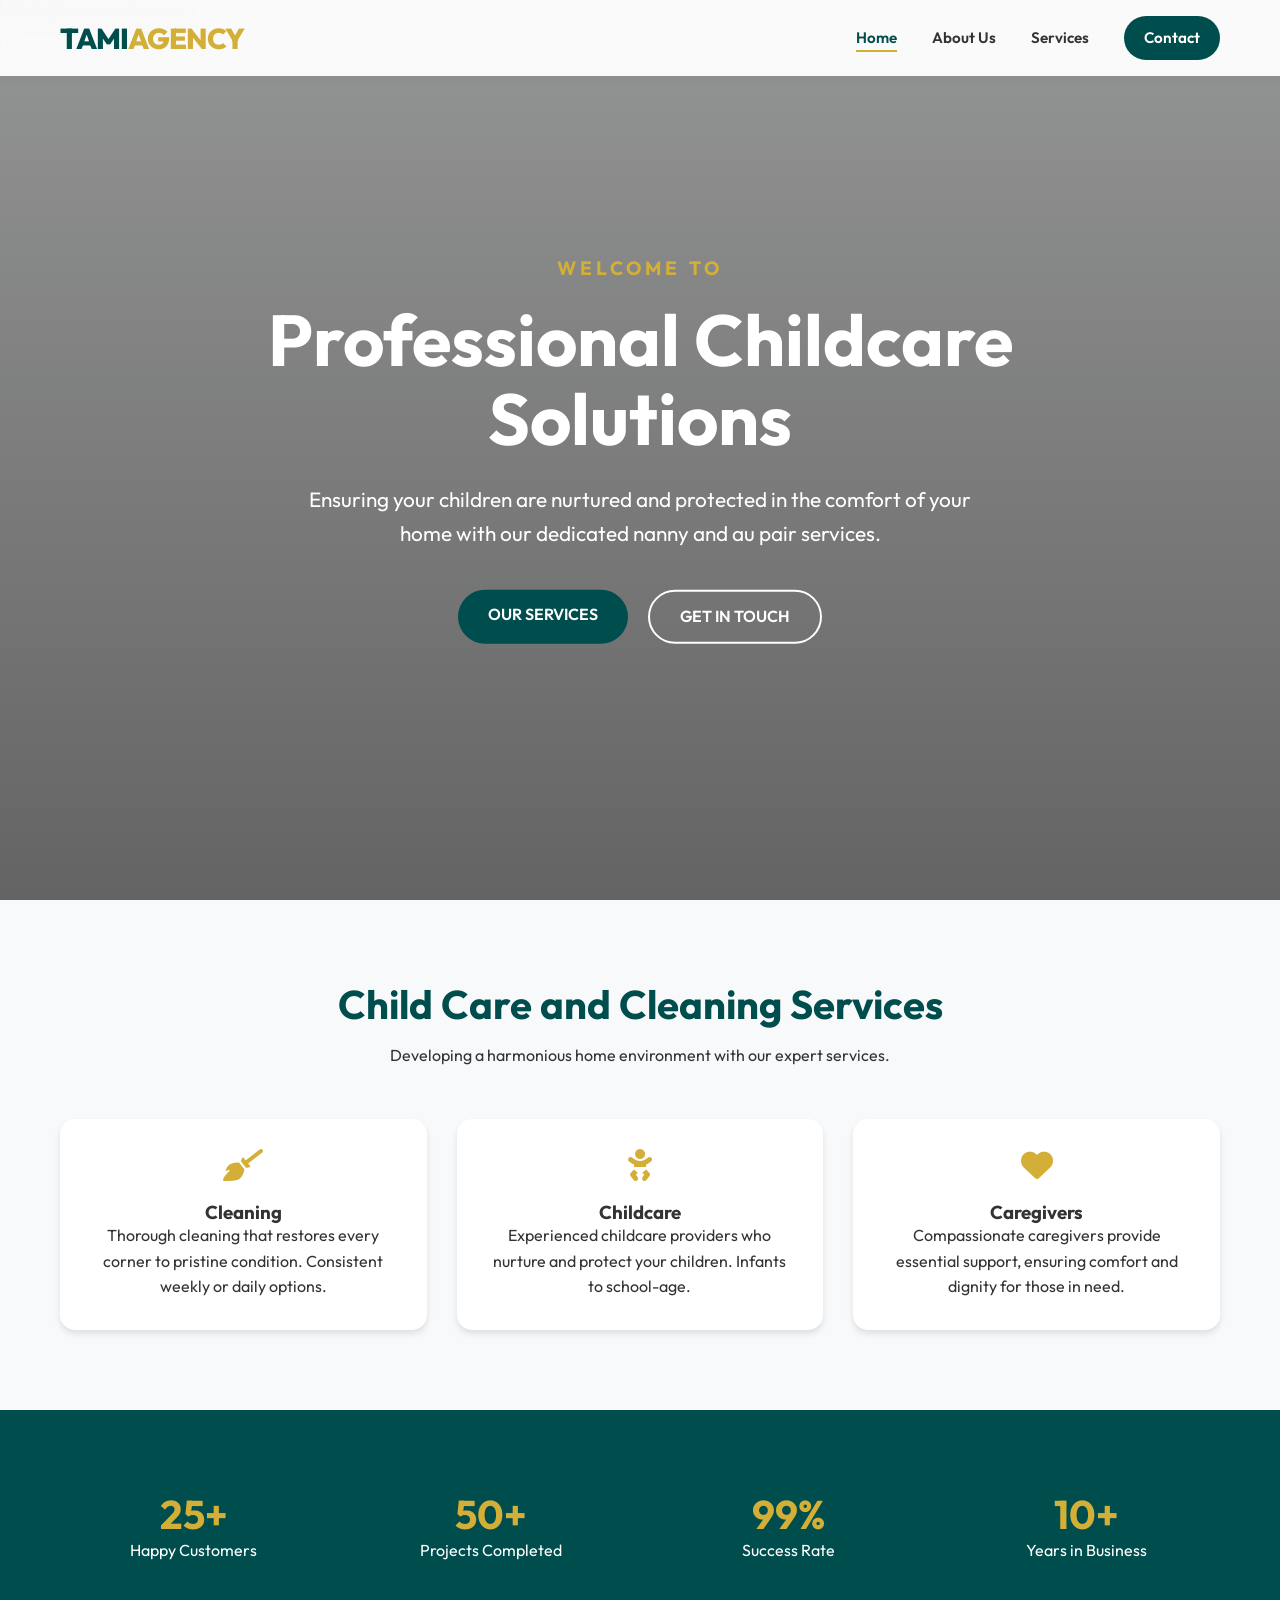
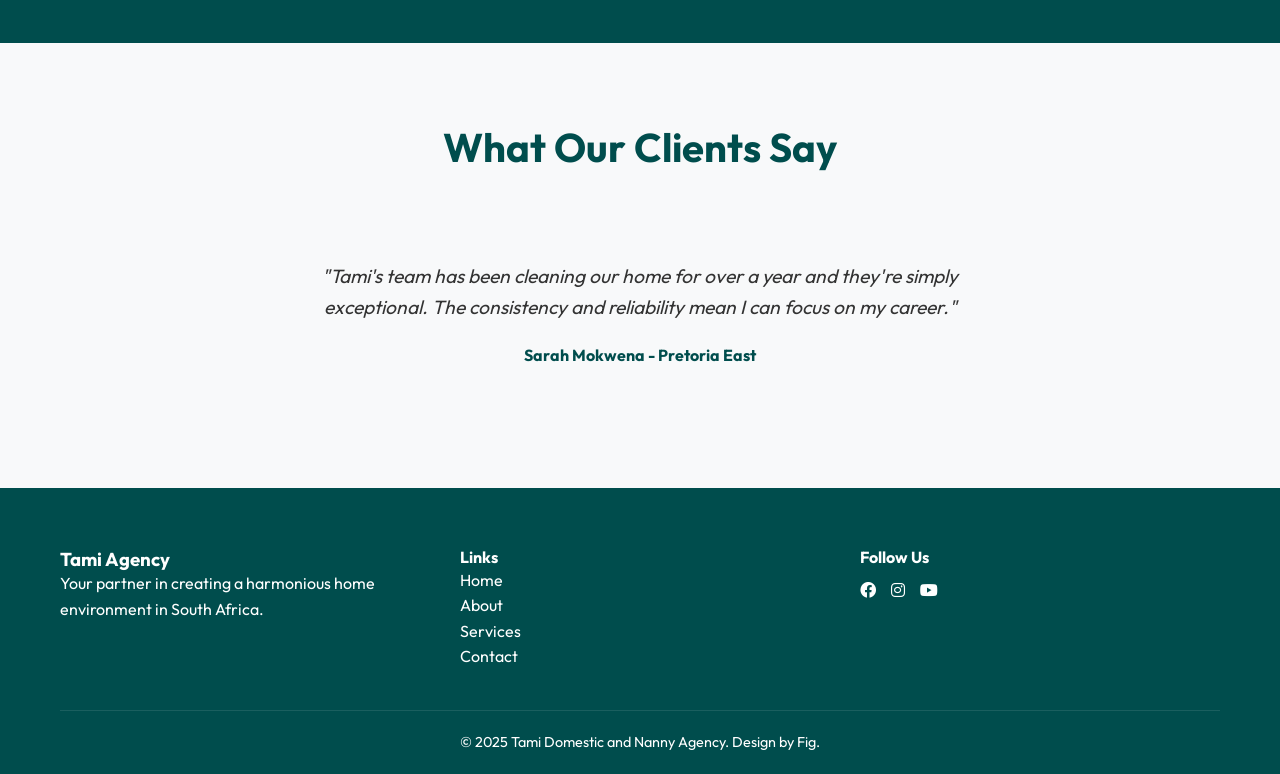
==== index.html @ 2e233cf8 "new files" ====
<!DOCTYPE html>
<html lang="en">

<head>
    <meta charset="UTF-8">
    <meta name="viewport" content="width=device-width, initial-scale=1.0">
    <title>Tami Domestic and Nanny Agency | Reliable Home & Childcare</title>
    <meta name="description"
        content="Tami Domestic and Nanny Agency brings peace of mind to South Africa families with professional house cleaning and reliable childcare solutions.">
    <link rel="stylesheet" href="css/style.css">
    <link rel="stylesheet" href="https://cdnjs.cloudflare.com/ajax/libs/font-awesome/6.0.0/css/all.min.css">
</head>

<body>
    <!-- Preloader -->
    <div id="preloader">
        <div class="loader"></div>
    </div>

    <!-- Header -->
    <header id="header">
        <div class="container nav">
            <a href="index.html" class="logo">TAMI<span>AGENCY</span></a>
            <ul class="nav-links">
                <li><a href="index.html" class="active-link">Home</a></li>
                <li><a href="about.html">About Us</a></li>
                <li><a href="services.html">Services</a></li>
                <li><a href="contact.html" class="btn btn-primary" style="padding: 10px 20px; color: white;">Contact</a>
                </li>
            </ul>
            <div class="mobile-menu-btn" id="mobileMenuBtn"><i class="fas fa-bars"></i></div>
        </div>
    </header>

    <!-- Hero Section Carousel -->
    <section class="hero-slider">
        <div class="hero-slide active">
            <img src="img/hero-1.png" alt="Reliable Nanny Services">
            <div class="hero-content">
                <h3>WELCOME TO</h3>
                <h1>Professional Childcare Solutions</h1>
                <p>Ensuring your children are nurtured and protected in the comfort of your home with our dedicated
                    nanny and au pair services.</p>
                <div class="hero-btns">
                    <a href="services.html" class="btn btn-primary">OUR SERVICES</a>
                    <a href="contact.html" class="btn btn-outline" style="color: white; border-color: white;">GET IN
                        TOUCH</a>
                </div>
            </div>
        </div>
        <div class="hero-slide">
            <img src="img/hero-2.png" alt="Expert Cleaning Services">
            <div class="hero-content">
                <h3>PREMIUM SERVICES</h3>
                <h1>Expert House Cleaning</h1>
                <p>Transforming your house into a spotless sanctuary with our thorough and reliable domestic cleaning
                    professionals.</p>
                <div class="hero-btns">
                    <a href="services.html" class="btn btn-primary">EXPLORE MORE</a>
                    <a href="contact.html" class="btn btn-outline" style="color: white; border-color: white;">BOOK
                        NOW</a>
                </div>
            </div>
        </div>
        <div class="hero-slide">
            <img src="img/hero-3.png" alt="Gardening Services">
            <div class="hero-content">
                <h3>BEAUTIFUL EXTERIORS</h3>
                <h1>Gardening & Landscaping</h1>
                <p>Expert care for your outdoor spaces, ensuring your garden remains vibrant and beautiful all year
                    round.</p>
                <div class="hero-btns">
                    <a href="services.html" class="btn btn-primary">VIEW OFFERS</a>
                    <a href="contact.html" class="btn btn-outline" style="color: white; border-color: white;">GET A
                        QUOTE</a>
                </div>
            </div>
        </div>
    </section>

    <!-- Services Overview -->
    <section id="services-intro" class="animate-on-scroll">
        <div class="container text-center" style="text-align: center;">
            <div class="section-title">
                <h2>Child Care and Cleaning Services</h2>
                <p>Developing a harmonious home environment with our expert services.</p>
            </div>
            <div style="display: grid; grid-template-columns: repeat(auto-fit, minmax(300px, 1fr)); gap: 30px;">
                <div class="service-card animate-on-scroll"
                    style="background: white; padding: 30px; border-radius: 15px; box-shadow: var(--shadow);">
                    <i class="fas fa-broom"
                        style="font-size: 2rem; color: var(--secondary-color); margin-bottom: 20px;"></i>
                    <h3>Cleaning</h3>
                    <p>Thorough cleaning that restores every corner to pristine condition. Consistent weekly or daily
                        options.</p>
                </div>
                <div class="service-card animate-on-scroll"
                    style="background: white; padding: 30px; border-radius: 15px; box-shadow: var(--shadow);">
                    <i class="fas fa-baby"
                        style="font-size: 2rem; color: var(--secondary-color); margin-bottom: 20px;"></i>
                    <h3>Childcare</h3>
                    <p>Experienced childcare providers who nurture and protect your children. Infants to school-age.</p>
                </div>
                <div class="service-card animate-on-scroll"
                    style="background: white; padding: 30px; border-radius: 15px; box-shadow: var(--shadow);">
                    <i class="fas fa-heart"
                        style="font-size: 2rem; color: var(--secondary-color); margin-bottom: 20px;"></i>
                    <h3>Caregivers</h3>
                    <p>Compassionate caregivers provide essential support, ensuring comfort and dignity for those in
                        need.</p>
                </div>
            </div>
        </div>
    </section>

    <!-- Statistics -->
    <section style="background: var(--primary-color); color: white;" class="animate-on-scroll">
        <div class="container stats-grid">
            <div class="stat-item">
                <h3>25+</h3>
                <p>Happy Customers</p>
            </div>
            <div class="stat-item">
                <h3>50+</h3>
                <p>Projects Completed</p>
            </div>
            <div class="stat-item">
                <h3>99%</h3>
                <p>Success Rate</p>
            </div>
            <div class="stat-item">
                <h3>10+</h3>
                <p>Years in Business</p>
            </div>
        </div>
    </section>

    <!-- Testimonials -->
    <section class="testimonials animate-on-scroll">
        <div class="container">
            <div class="section-title">
                <h2>What Our Clients Say</h2>
            </div>
            <div class="carousel-container">
                <div class="carousel-slide active">
                    <p class="testimonial-text">"Tami's team has been cleaning our home for over a year and they're
                        simply exceptional. The consistency and reliability mean I can focus on my career."</p>
                    <p class="testimonial-author">Sarah Mokwena - Pretoria East</p>
                </div>
                <div class="carousel-slide">
                    <p class="testimonial-text">"After trying several cleaning services, I finally found Tami. The
                        difference is night and day – they pay attention to details others miss."</p>
                    <p class="testimonial-author">David van - Waterkloof</p>
                </div>
                <div class="carousel-slide">
                    <p class="testimonial-text">"As a single parent, finding trustworthy help was crucial. Tami's nanny
                        Agency has been a lifesaver. Professional and punctual."</p>
                    <p class="testimonial-author">Lerato Mthembu - Centurion</p>
                </div>
            </div>
        </div>
    </section>

    <!-- Footer -->
    <footer>
        <div class="container">
            <div class="footer-grid">
                <div>
                    <h3>Tami Agency</h3>
                    <p>Your partner in creating a harmonious home environment in South Africa.</p>
                </div>
                <div>
                    <h4>Links</h4>
                    <ul>
                        <li><a href="index.html">Home</a></li>
                        <li><a href="about.html">About</a></li>
                        <li><a href="services.html">Services</a></li>
                        <li><a href="contact.html">Contact</a></li>
                    </ul>
                </div>
                <div>
                    <h4>Follow Us</h4>
                    <div style="display: flex; gap: 15px; margin-top: 10px;">
                        <a href="#"><i class="fab fa-facebook"></i></a>
                        <a href="#"><i class="fab fa-instagram"></i></a>
                        <a href="#"><i class="fab fa-youtube"></i></a>
                    </div>
                </div>
            </div>
            <div class="footer-bottom">
                <p>&copy; 2025 Tami Domestic and Nanny Agency. Design by Fig.</p>
            </div>
        </div>
    </footer>

    <script src="js/main.js"></script>
</body>

</html>
---- css/style.css ----
@import url('https://fonts.googleapis.com/css2?family=Outfit:wght@300;400;600;700&display=swap');

:root {
    --primary-color: #004d4d;
    --secondary-color: #d4af37;
    --accent-color: #2ecc71;
    --text-color: #333333;
    --text-muted: #666666;
    --bg-light: #f8f9fa;
    --white: #ffffff;
    --transition: all 0.3s cubic-bezier(0.4, 0, 0.2, 1);
    --shadow: 0 4px 6px rgba(0, 0, 0, 0.1);
    --shadow-lg: 0 10px 20px rgba(0, 0, 0, 0.15);
}

* {
    margin: 0;
    padding: 0;
    box-sizing: border-box;
}

body {
    font-family: 'Outfit', sans-serif;
    line-height: 1.6;
    color: var(--text-color);
    background-color: var(--bg-light);
    overflow-x: hidden;
}

a {
    text-decoration: none;
    color: inherit;
    transition: var(--transition);
}

ul {
    list-style: none;
}

img {
    max-width: 100%;
    display: block;
}

h1, h2, h3, h4 {
    line-height: 1.2;
    font-weight: 700;
}

.container {
    max-width: 1200px;
    margin: 0 auto;
    padding: 0 20px;
}

/* Preloader */
#preloader {
    position: fixed;
    top: 0;
    left: 0;
    width: 100%;
    height: 100%;
    background: var(--white);
    display: flex;
    justify-content: center;
    align-items: center;
    z-index: 9999;
    transition: var(--transition);
}

.loader {
    width: 50px;
    height: 50px;
    border: 5px solid var(--bg-light);
    border-top: 5px solid var(--primary-color);
    border-radius: 50%;
    animation: spin 1s linear infinite;
}

@keyframes spin {
    0% { transform: rotate(0deg); }
    100% { transform: rotate(360deg); }
}

/* Navigation */
header {
    background: rgba(255, 255, 255, 0.95);
    backdrop-filter: blur(10px);
    padding: 15px 0;
    position: fixed;
    width: 100%;
    top: 0;
    z-index: 1000;
    box-shadow: 0 2px 10px rgba(0, 0, 0, 0.05);
    transition: var(--transition);
}

header.scrolled {
    padding: 10px 0;
    background: var(--white);
    box-shadow: var(--shadow);
}

.nav {
    display: flex;
    justify-content: space-between;
    align-items: center;
    width: 100%;
    flex-wrap: nowrap;
}

.logo {
    display: flex;
    align-items: center;
    font-size: 1.8rem;
    font-weight: 800;
    color: var(--primary-color);
    letter-spacing: -1px;
    flex-shrink: 0;
}

.logo span {
    color: var(--secondary-color);
}

.nav-links {
    display: flex;
    gap: 35px;
    align-items: center;
}

.nav-links a {
    font-weight: 600;
    font-size: 0.95rem;
    color: var(--text-color);
    position: relative;
}

.nav-links a::after {
    content: '';
    position: absolute;
    bottom: -5px;
    left: 0;
    width: 0;
    height: 2px;
    background: var(--secondary-color);
    transition: var(--transition);
}

.nav-links a.btn::after {
    display: none;
}

.nav-links a:hover {
    color: var(--primary-color);
}

.nav-links a:hover::after {
    width: 100%;
}

.nav-links a.active-link {
    color: var(--primary-color);
}

/* Ensure indicators don't overlap for buttons */
.nav-links a.active-link:not(.btn)::after {
    width: 100%;
}

.mobile-menu-btn {
    display: none;
    font-size: 1.5rem;
    cursor: pointer;
    color: var(--primary-color);
    z-index: 1001;
}

/* Buttons */
.btn {
    display: inline-block;
    padding: 12px 30px;
    border-radius: 50px;
    font-weight: 600;
    cursor: pointer;
    transition: var(--transition);
    border: none;
}

.btn-primary {
    background: var(--primary-color);
    color: var(--white);
}

.btn-primary:hover {
    background: #003333;
    transform: translateY(-3px);
    box-shadow: var(--shadow-lg);
}

.btn-outline {
    border: 2px solid var(--primary-color);
    color: var(--primary-color);
    background: transparent;
}

.btn-outline:hover {
    background: var(--primary-color);
    color: var(--white);
}

/* Hero Section */
.hero-slider {
    position: relative;
    height: 100vh;
    width: 100%;
    overflow: hidden;
}

.hero-slide {
    position: absolute;
    top: 0;
    left: 0;
    width: 100%;
    height: 100%;
    opacity: 0;
    visibility: hidden;
    transition: opacity 1.5s ease-in-out;
}

.hero-slide.active {
    opacity: 1;
    visibility: visible;
}

.hero-slide::before {
    content: '';
    position: absolute;
    top: 0;
    left: 0;
    width: 100%;
    height: 100%;
    background: linear-gradient(rgba(0, 0, 0, 0.4), rgba(0, 0, 0, 0.6));
    z-index: 1;
}

.hero-slide img {
    width: 100%;
    height: 100%;
    object-fit: cover;
    transform: scale(1.1);
    transition: transform 10s linear;
}

.hero-slide.active img {
    transform: scale(1);
}

.hero-content {
    position: absolute;
    top: 50%;
    left: 50%;
    transform: translate(-50%, -50%);
    width: 100%;
    max-width: 1000px;
    z-index: 2;
    text-align: center;
    color: var(--white);
    padding: 0 20px;
}

.hero-content h3 {
    font-size: 1.2rem;
    letter-spacing: 4px;
    text-transform: uppercase;
    margin-bottom: 20px;
    color: var(--secondary-color);
    opacity: 0;
    transform: translateY(20px);
    transition: all 0.8s 0.3s forwards;
}

.hero-content h1 {
    font-size: 4.5rem;
    margin-bottom: 25px;
    line-height: 1.1;
    opacity: 0;
    transform: translateY(30px);
    transition: all 0.8s 0.6s forwards;
}

.hero-content p {
    font-size: 1.3rem;
    margin-bottom: 40px;
    max-width: 700px;
    margin-left: auto;
    margin-right: auto;
    opacity: 0;
    transform: translateY(30px);
    transition: all 0.8s 0.9s forwards;
}

.hero-slide.active .hero-content h3,
.hero-slide.active .hero-content h1,
.hero-slide.active .hero-content p,
.hero-slide.active .hero-btns {
    opacity: 1;
    transform: translateY(0);
}

.hero-btns {
    display: flex;
    justify-content: center;
    gap: 20px;
    opacity: 0;
    transform: translateY(30px);
    transition: all 0.8s 1.1s forwards;
}

/* Sections */
section {
    padding: 80px 0;
}

.section-title {
    text-align: center;
    margin-bottom: 50px;
}

.section-title h2 {
    font-size: 2.5rem;
    color: var(--primary-color);
    margin-bottom: 15px;
}

/* Stats */
.stats-grid {
    display: grid;
    grid-template-columns: repeat(auto-fit, minmax(200px, 1fr));
    gap: 30px;
    text-align: center;
}

.stat-item h3 {
    font-size: 2.5rem;
    color: var(--secondary-color);
}

/* Testimonials Carousel */
.testimonials {
    background: var(--bg-light);
    overflow: hidden;
}

.carousel-container {
    position: relative;
    max-width: 800px;
    margin: 0 auto;
}

.carousel-slide {
    display: none;
    text-align: center;
    padding: 40px;
    animation: fadeIn 0.5s ease-in-out;
}

.carousel-slide.active {
    display: block;
}

@keyframes fadeIn {
    from { opacity: 0; }
    to { opacity: 1; }
}

.testimonial-text {
    font-style: italic;
    font-size: 1.2rem;
    margin-bottom: 20px;
}

.testimonial-author {
    font-weight: 700;
    color: var(--primary-color);
}

/* Footer */
footer {
    background: var(--primary-color);
    color: var(--white);
    padding: 60px 0 20px;
}

.footer-grid {
    display: grid;
    grid-template-columns: repeat(auto-fit, minmax(250px, 1fr));
    gap: 40px;
    margin-bottom: 40px;
}

.footer-bottom {
    text-align: center;
    padding-top: 20px;
    border-top: 1px solid rgba(255, 255, 255, 0.1);
    font-size: 0.9rem;
}

/* Responsive */
@media (max-width: 768px) {
    .logo {
        font-size: 1.5rem;
    }

    .nav-links {
        display: flex;
        flex-direction: column;
        justify-content: center;
        position: fixed;
        top: 0;
        right: -100%;
        width: 80%;
        height: 100vh;
        background: var(--white);
        padding: 50px 20px;
        box-shadow: -10px 0 30px rgba(0, 0, 0, 0.1);
        transition: right 0.4s ease-in-out;
        z-index: 1000;
    }
    
    .nav-links.active {
        right: 0;
    }
    
    .mobile-menu-btn {
        display: block;
        padding: 10px;
    }
    
    .hero-content h1 {
        font-size: 2.2rem;
    }
    
    .hero-content p {
        font-size: 1rem;
    }
    
    .hero-btns {
        flex-direction: column;
        align-items: stretch;
        padding: 0 10%;
        gap: 15px;
    }
}

/* Scroll Animations */
.animate-on-scroll {
    opacity: 0;
    transform: translateY(30px);
    transition: opacity 0.8s ease-out, transform 0.8s ease-out;
}

.animate-fadeIn {
    opacity: 1;
    transform: translateY(0);
}

.service-card {
    transition: var(--transition);
}

.service-card:hover {
    transform: translateY(-10px);
    box-shadow: var(--shadow-lg);
}
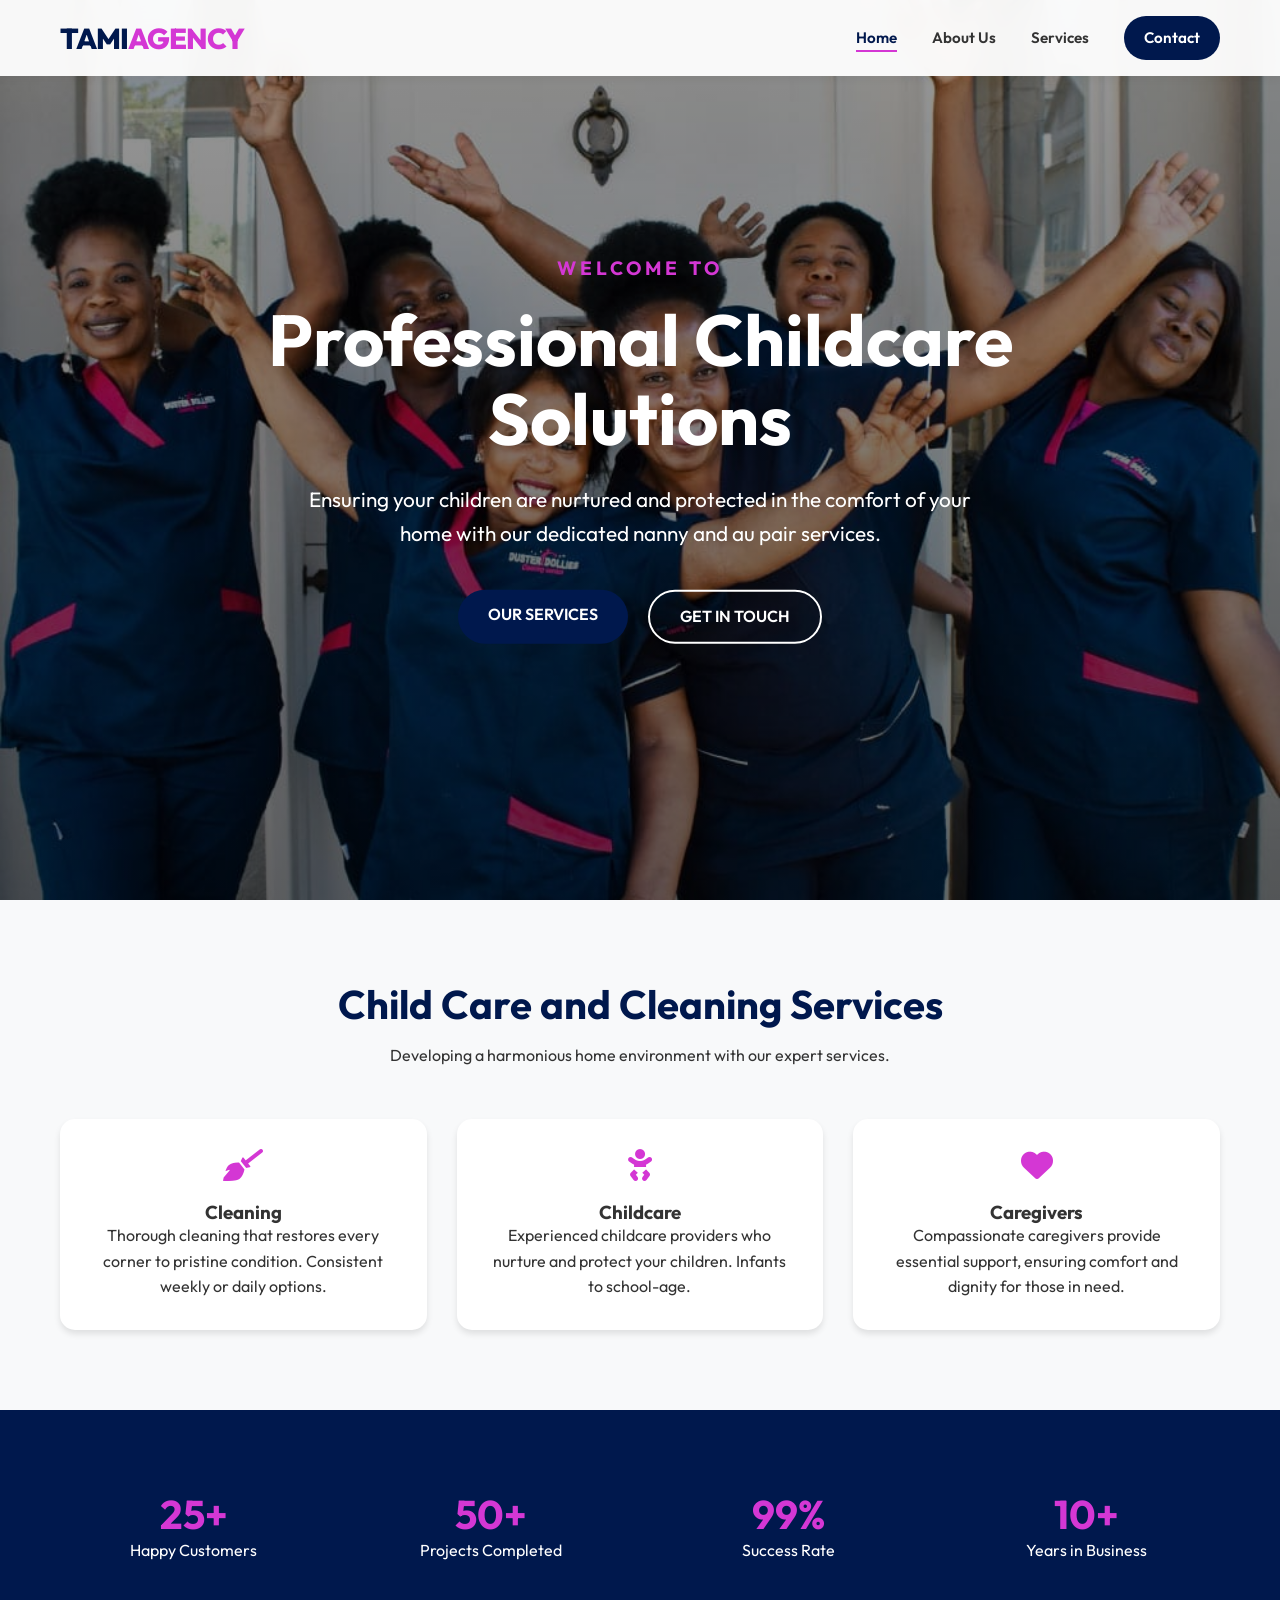
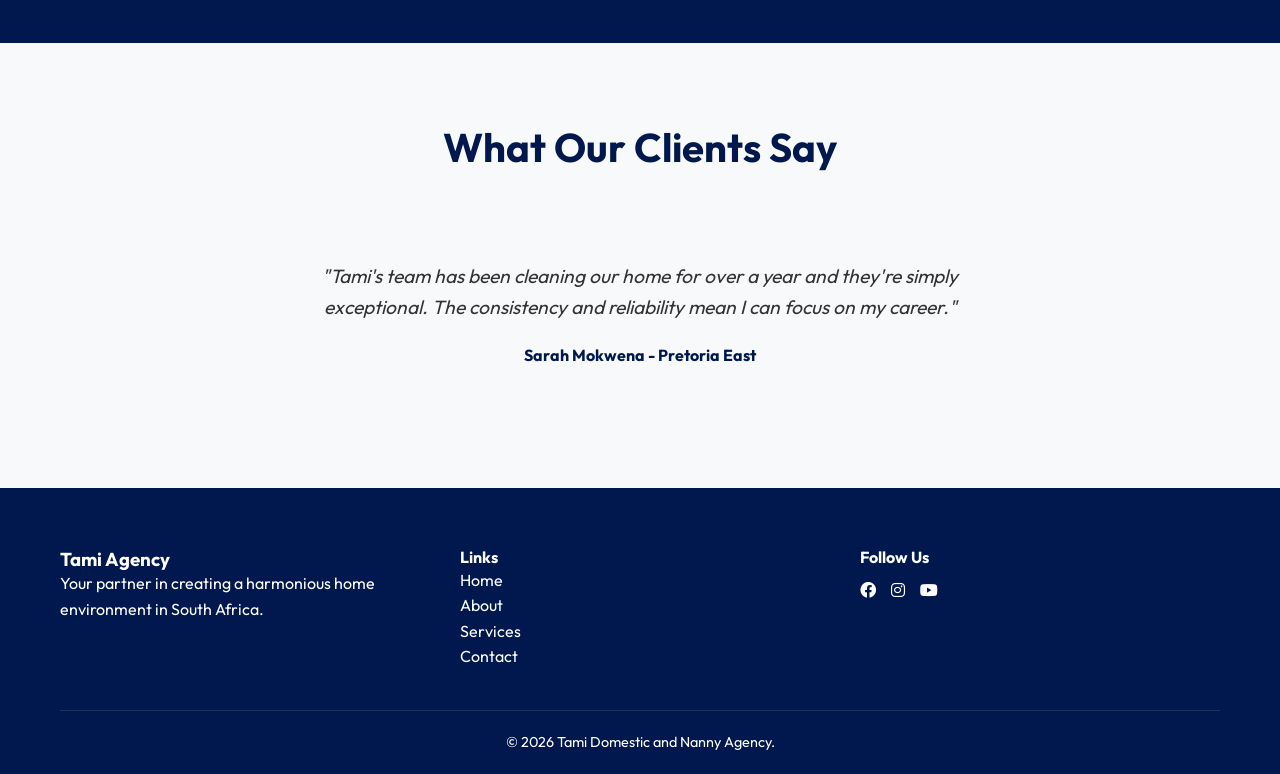
==== commit fa8c1f99: "feat: Create initial website structure including core pages, styling, and assets for Tami Domestic a" ====
--- a/index.html
+++ b/index.html
@@ -35,7 +35,7 @@
     <!-- Hero Section Carousel -->
     <section class="hero-slider">
         <div class="hero-slide active">
-            <img src="img/hero-1.png" alt="Reliable Nanny Services">
+            <img src="img/hero-1.jpeg" alt="Reliable Nanny Services">
             <div class="hero-content">
                 <h3>WELCOME TO</h3>
                 <h1>Professional Childcare Solutions</h1>
@@ -49,7 +49,7 @@
             </div>
         </div>
         <div class="hero-slide">
-            <img src="img/hero-2.png" alt="Expert Cleaning Services">
+            <img src="img/hero-2.jpeg" alt="Expert Cleaning Services">
             <div class="hero-content">
                 <h3>PREMIUM SERVICES</h3>
                 <h1>Expert House Cleaning</h1>
@@ -63,7 +63,7 @@
             </div>
         </div>
         <div class="hero-slide">
-            <img src="img/hero-3.png" alt="Gardening Services">
+            <img src="img/img1.jpeg" alt="Gardening Services">
             <div class="hero-content">
                 <h3>BEAUTIFUL EXTERIORS</h3>
                 <h1>Gardening & Landscaping</h1>
@@ -188,7 +188,7 @@
                 </div>
             </div>
             <div class="footer-bottom">
-                <p>&copy; 2025 Tami Domestic and Nanny Agency. Design by Fig.</p>
+                <p>&copy; 2026 Tami Domestic and Nanny Agency.</p>
             </div>
         </div>
     </footer>
--- a/css/style.css
+++ b/css/style.css
@@ -1,9 +1,9 @@
 @import url('https://fonts.googleapis.com/css2?family=Outfit:wght@300;400;600;700&display=swap');
 
 :root {
-    --primary-color: #004d4d;
-    --secondary-color: #d4af37;
-    --accent-color: #2ecc71;
+    --primary-color: #00184d;
+    --secondary-color: #d437d4;
+    --accent-color: #8f2ecc;
     --text-color: #333333;
     --text-muted: #666666;
     --bg-light: #f8f9fa;
@@ -42,7 +42,10 @@
     display: block;
 }
 
-h1, h2, h3, h4 {
+h1,
+h2,
+h3,
+h4 {
     line-height: 1.2;
     font-weight: 700;
 }
@@ -78,8 +81,13 @@
 }
 
 @keyframes spin {
-    0% { transform: rotate(0deg); }
-    100% { transform: rotate(360deg); }
+    0% {
+        transform: rotate(0deg);
+    }
+
+    100% {
+        transform: rotate(360deg);
+    }
 }
 
 /* Navigation */
@@ -370,8 +378,13 @@
 }
 
 @keyframes fadeIn {
-    from { opacity: 0; }
-    to { opacity: 1; }
+    from {
+        opacity: 0;
+    }
+
+    to {
+        opacity: 1;
+    }
 }
 
 .testimonial-text {
@@ -427,24 +440,24 @@
         transition: right 0.4s ease-in-out;
         z-index: 1000;
     }
-    
+
     .nav-links.active {
         right: 0;
     }
-    
+
     .mobile-menu-btn {
         display: block;
         padding: 10px;
     }
-    
+
     .hero-content h1 {
         font-size: 2.2rem;
     }
-    
+
     .hero-content p {
         font-size: 1rem;
     }
-    
+
     .hero-btns {
         flex-direction: column;
         align-items: stretch;
@@ -472,4 +485,4 @@
 .service-card:hover {
     transform: translateY(-10px);
     box-shadow: var(--shadow-lg);
-}
+}
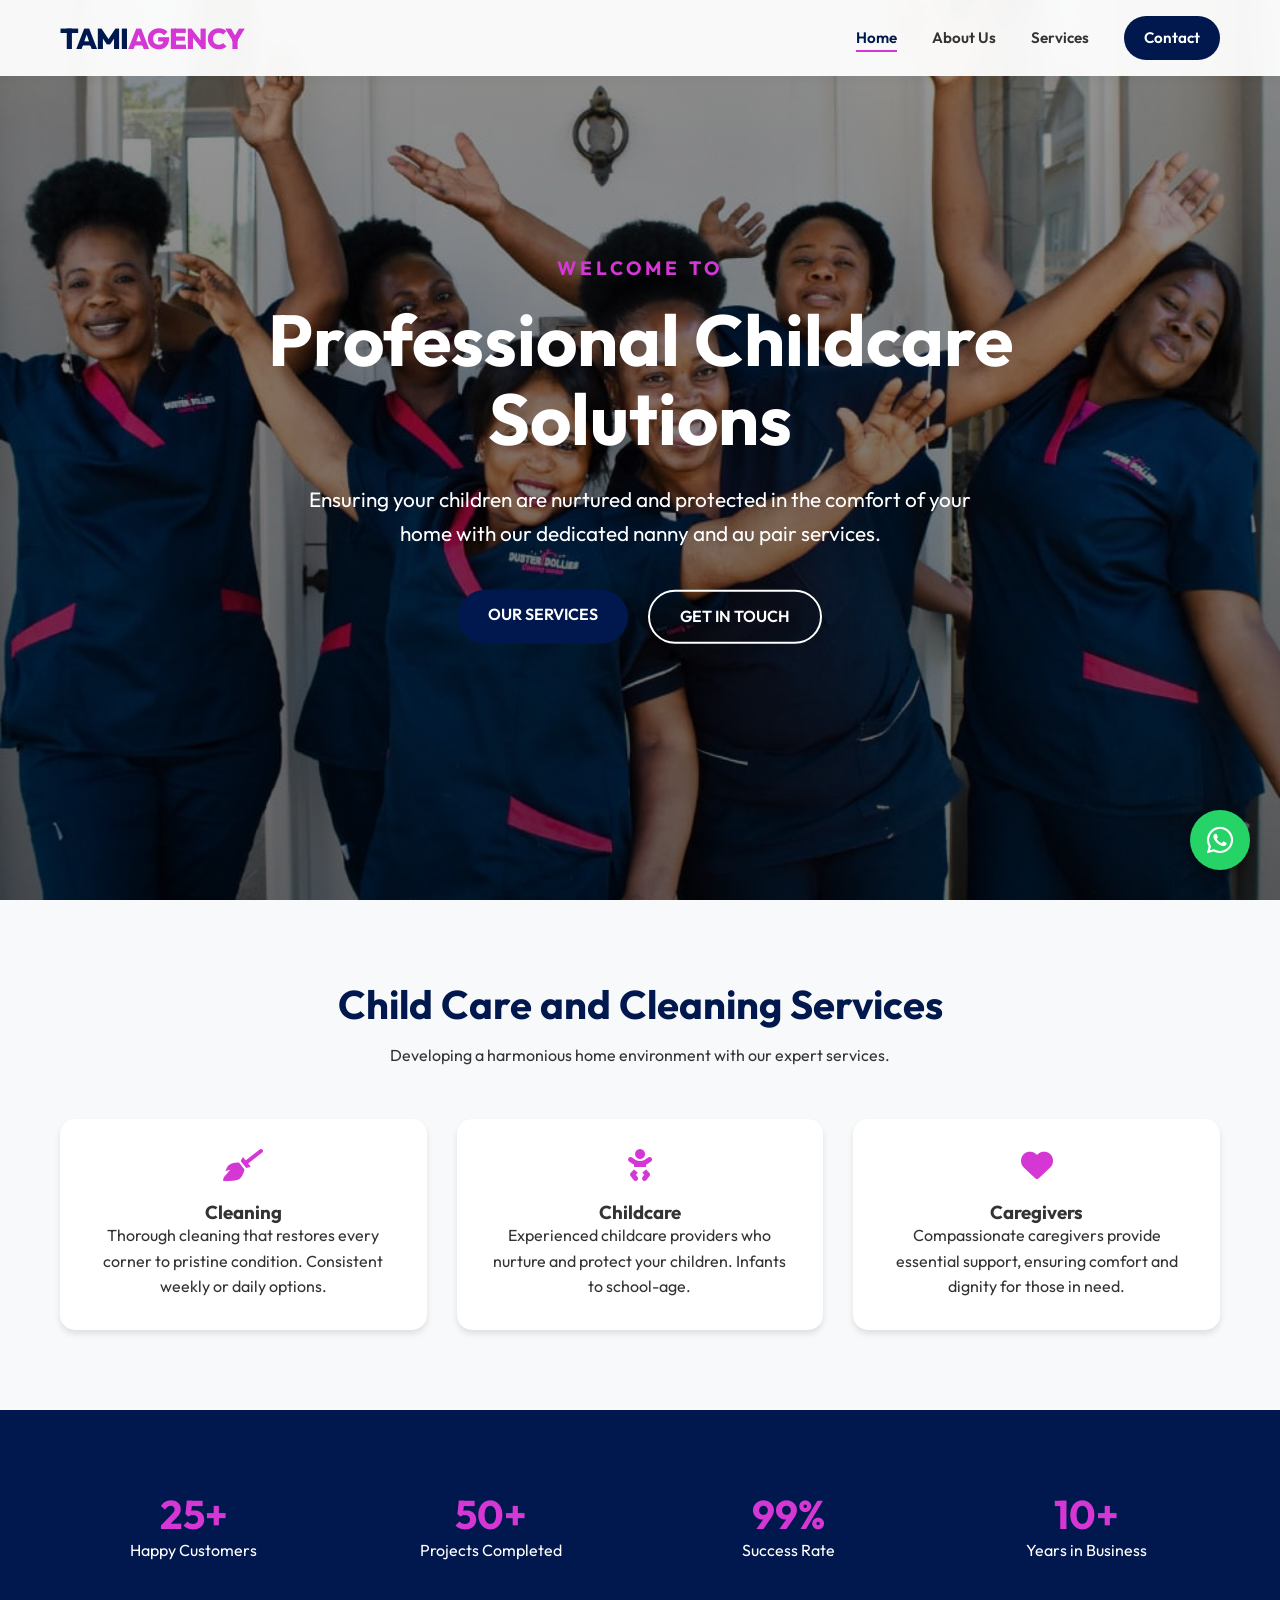
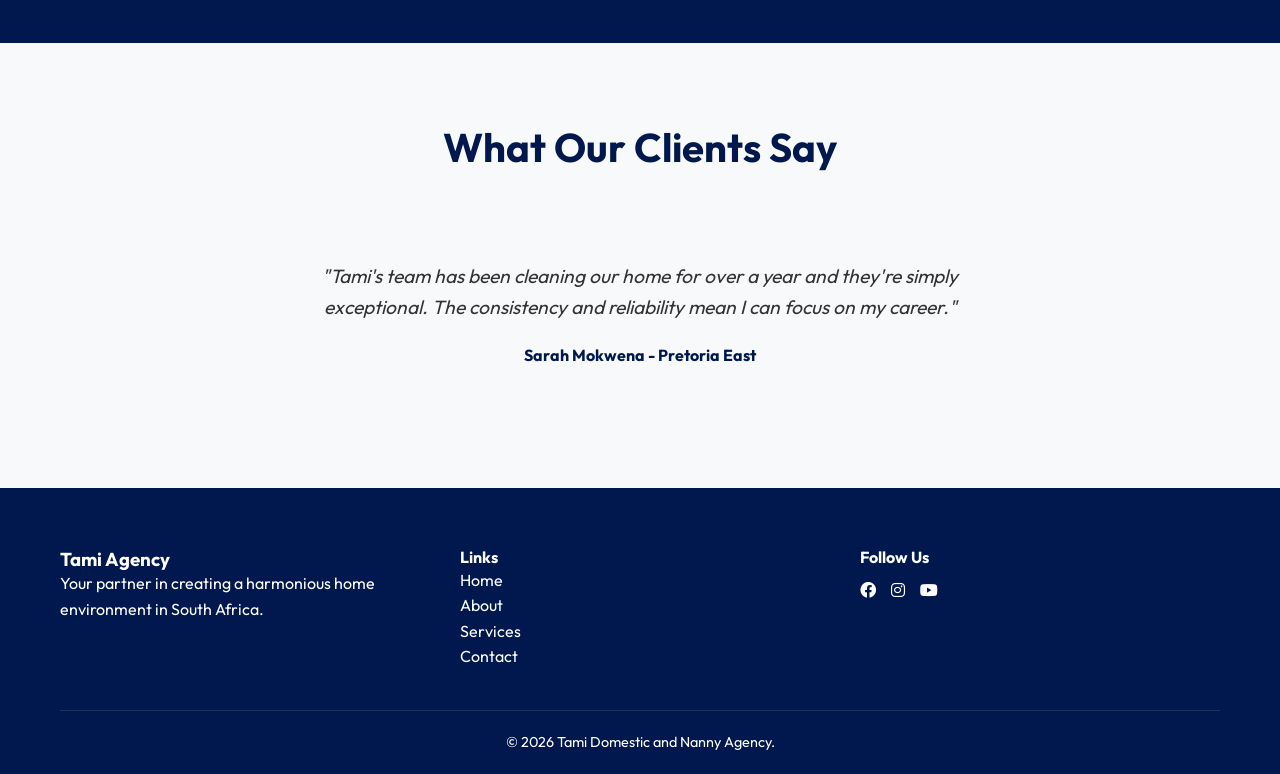
==== commit b929ebc2: "feat: Implement global styling with a new CSS file, add hero sections to about and contact pages, an" ====
--- a/index.html
+++ b/index.html
@@ -193,6 +193,10 @@
         </div>
     </footer>
 
+    <a href="https://wa.me/27601029595" class="whatsapp-fab" target="_blank">
+        <i class="fab fa-whatsapp"></i>
+    </a>
+
     <script src="js/main.js"></script>
 </body>
 
--- a/css/style.css
+++ b/css/style.css
@@ -323,6 +323,60 @@
     opacity: 0;
     transform: translateY(30px);
     transition: all 0.8s 1.1s forwards;
+}
+
+/* Page Hero */
+.page-hero {
+    position: relative;
+    height: 450px;
+    width: 100%;
+    display: flex;
+    align-items: center;
+    justify-content: center;
+    overflow: hidden;
+    margin-top: 70px;
+}
+
+.page-hero::before {
+    content: '';
+    position: absolute;
+    top: 0;
+    left: 0;
+    width: 100%;
+    height: 100%;
+    background: linear-gradient(rgba(0, 24, 77, 0.7), rgba(0, 24, 77, 0.5));
+    z-index: 1;
+}
+
+.page-hero img {
+    position: absolute;
+    top: 0;
+    left: 0;
+    width: 100%;
+    height: 100%;
+    object-fit: cover;
+    z-index: 0;
+}
+
+.page-hero-content {
+    position: relative;
+    z-index: 2;
+    text-align: center;
+    color: var(--white);
+    padding: 0 20px;
+}
+
+.page-hero-content h1 {
+    font-size: 3.5rem;
+    margin-bottom: 10px;
+    text-shadow: 2px 2px 10px rgba(0,0,0,0.3);
+}
+
+.page-hero-content p {
+    font-size: 1.2rem;
+    max-width: 600px;
+    margin: 0 auto;
+    opacity: 0.9;
 }
 
 /* Sections */
@@ -485,4 +539,52 @@
 .service-card:hover {
     transform: translateY(-10px);
     box-shadow: var(--shadow-lg);
+}
+
+/* WhatsApp FAB */
+.whatsapp-fab {
+    position: fixed;
+    bottom: 30px;
+    right: 30px;
+    width: 60px;
+    height: 60px;
+    background-color: #25d366;
+    color: white;
+    border-radius: 50%;
+    display: flex;
+    justify-content: center;
+    align-items: center;
+    font-size: 30px;
+    box-shadow: 0 4px 10px rgba(0, 0, 0, 0.3);
+    z-index: 999;
+    transition: var(--transition);
+    animation: pulse-whatsapp 2s infinite;
+}
+
+.whatsapp-fab:hover {
+    transform: scale(1.1);
+    background-color: #128c7e;
+    color: white;
+}
+
+@keyframes pulse-whatsapp {
+    0% {
+        box-shadow: 0 0 0 0 rgba(37, 211, 102, 0.7);
+    }
+    70% {
+        box-shadow: 0 0 0 15px rgba(37, 211, 102, 0);
+    }
+    100% {
+        box-shadow: 0 0 0 0 rgba(37, 211, 102, 0);
+    }
+}
+
+@media (max-width: 768px) {
+    .whatsapp-fab {
+        bottom: 20px;
+        right: 20px;
+        width: 50px;
+        height: 50px;
+        font-size: 25px;
+    }
 }
